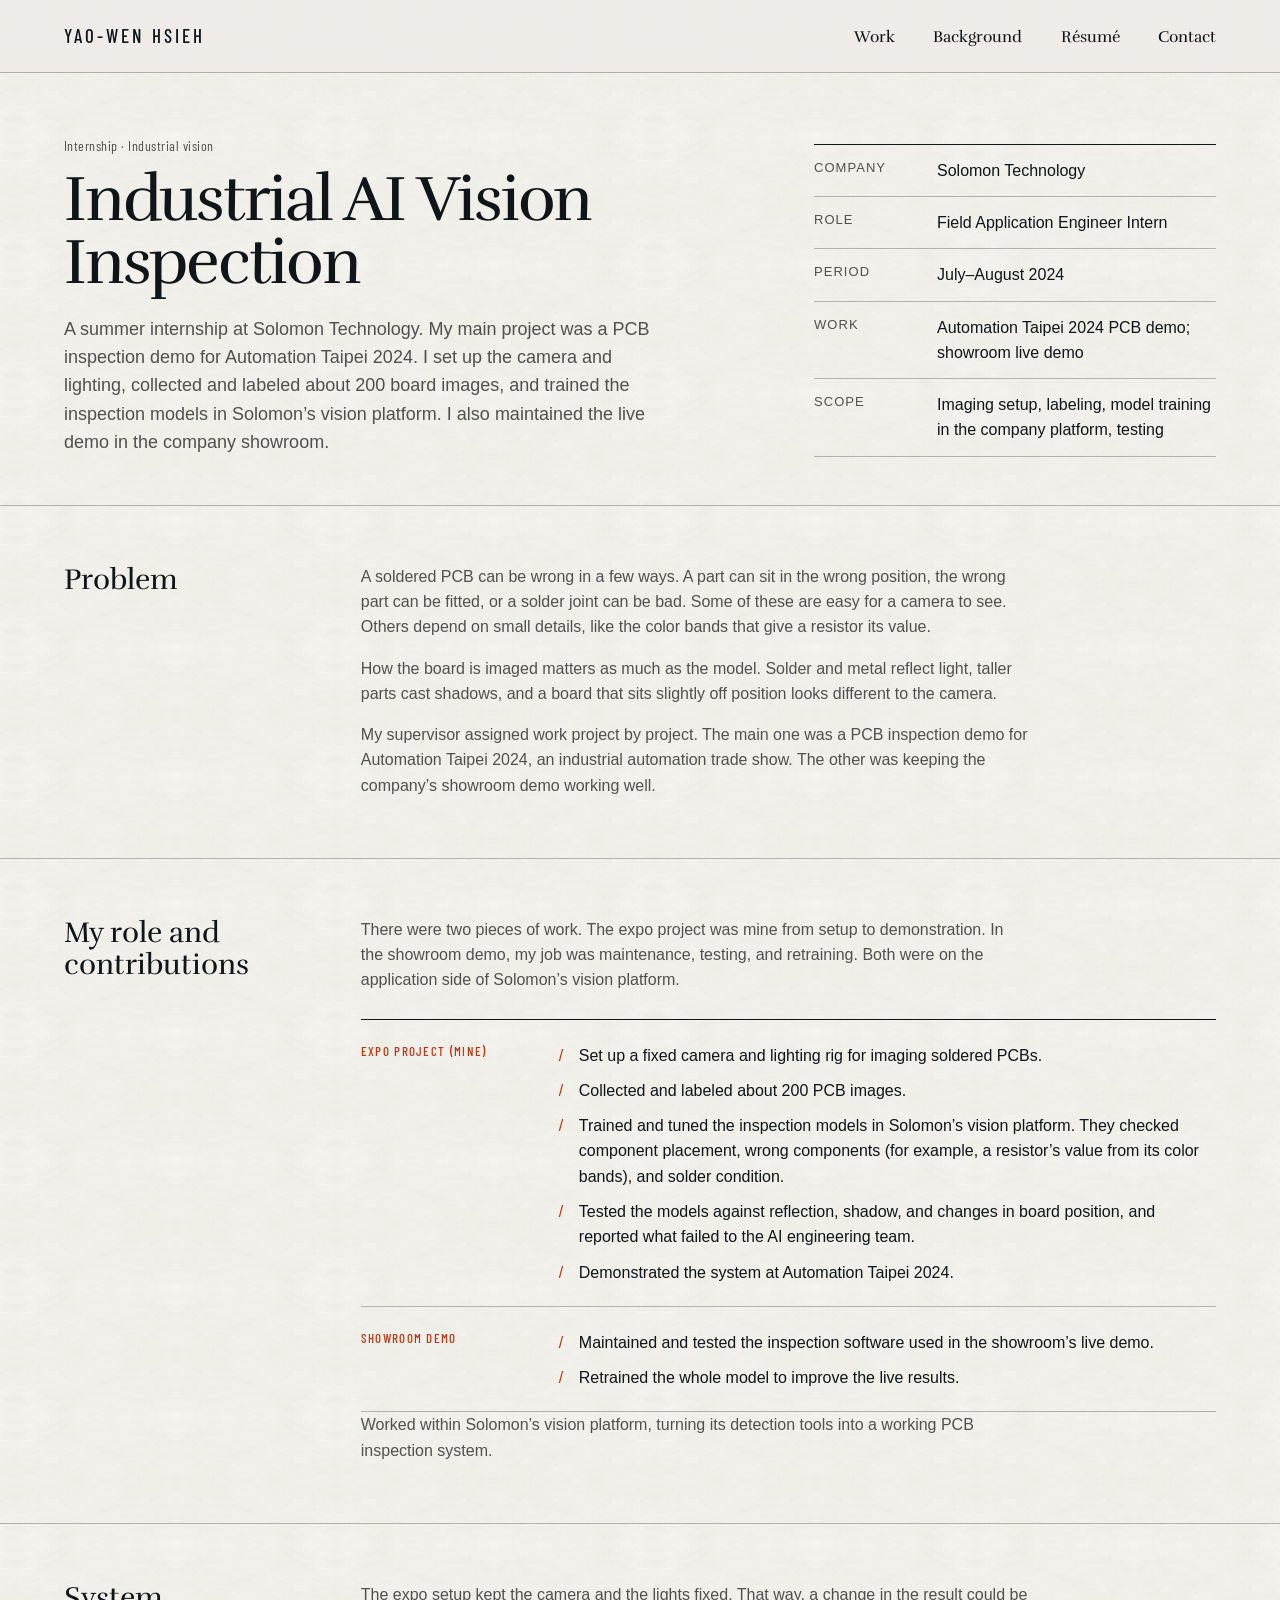
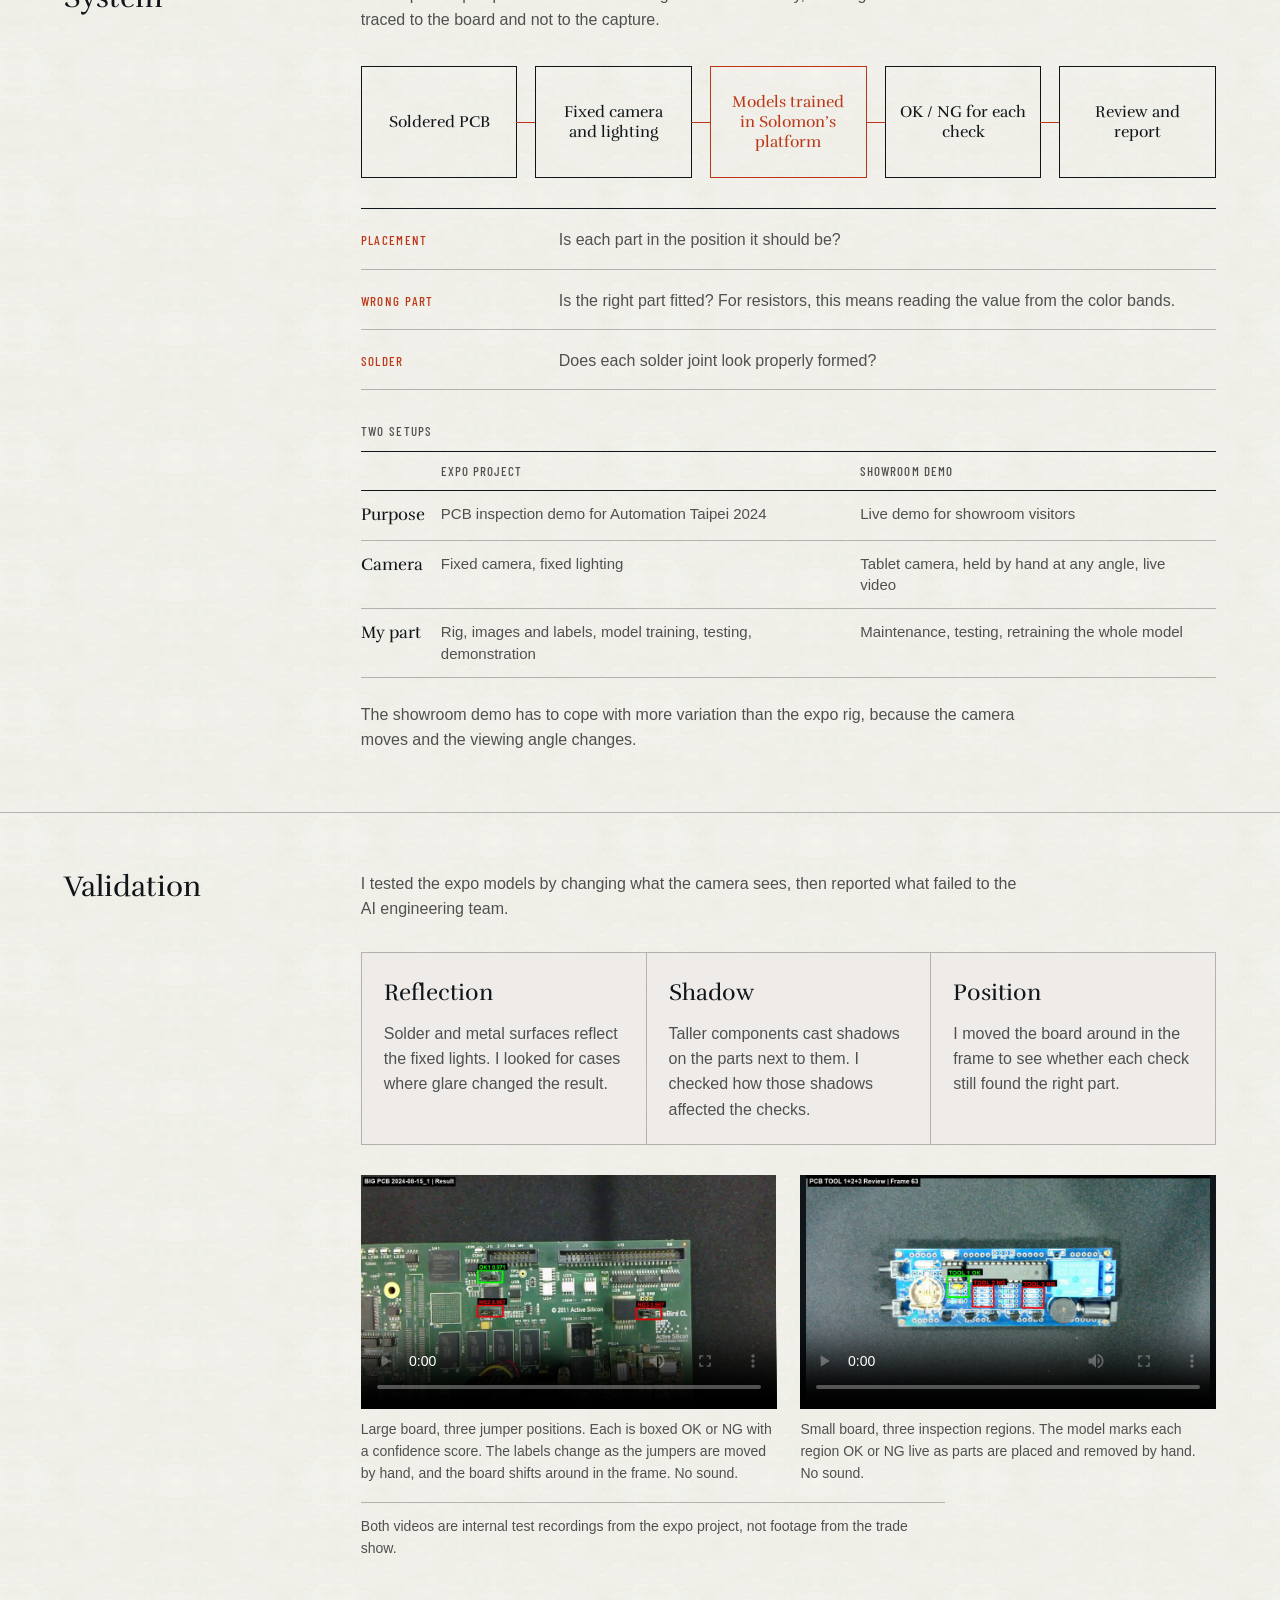
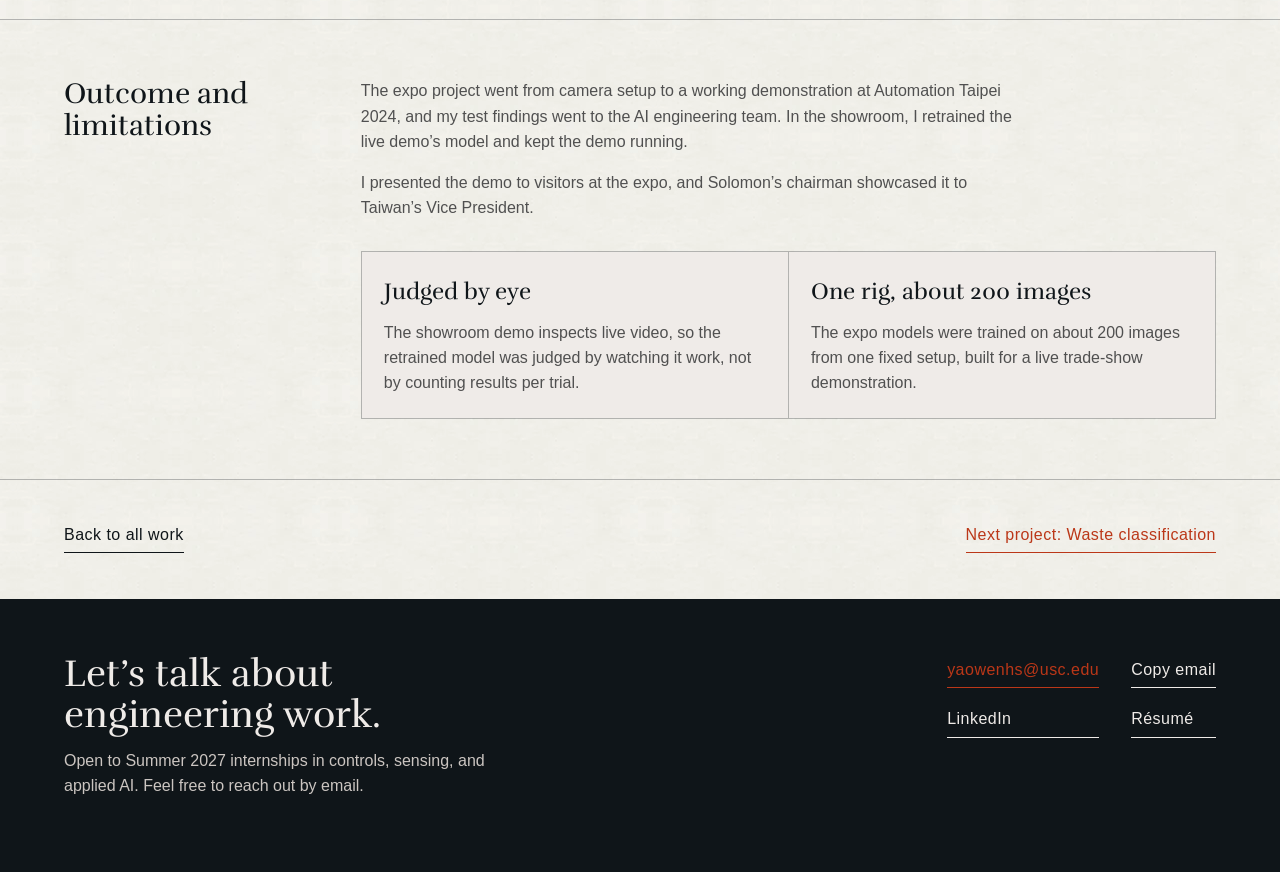
==== projects/industrial-vision-inspection.html @ 4ff39c46 "Initial site" ====
<!doctype html>
<html lang="en"><head><meta charset="utf-8"><meta name="viewport" content="width=device-width, initial-scale=1"><meta name="description" content="Internship at Solomon Technology: a PCB inspection demo for Automation Taipei 2024, with a fixed camera and lighting rig, about 200 labeled images, and inspection models trained in Solomon’s vision platform. Also maintained and retrained the showroom live demo."><title>Industrial AI Vision Inspection — Yao-Wen Hsieh</title><link rel="icon" href="../assets/favicon.svg" type="image/svg+xml"><link rel="icon" href="../assets/favicon-32.png" type="image/png" sizes="32x32"><link rel="apple-touch-icon" href="../assets/apple-touch-icon.png"><link rel="canonical" href="https://yaowenhs.com/projects/industrial-vision-inspection.html"><meta property="og:url" content="https://yaowenhs.com/projects/industrial-vision-inspection.html"><meta property="og:type" content="website"><meta property="og:site_name" content="Yao-Wen Hsieh"><meta property="og:title" content="Industrial AI Vision Inspection — Yao-Wen Hsieh"><meta property="og:description" content="Internship at Solomon Technology: a PCB inspection demo for Automation Taipei 2024, with a fixed camera and lighting rig, about 200 labeled images, and inspection models trained in Solomon’s vision platform. Also maintained and retrained the showroom live demo."><meta property="og:image" content="https://yaowenhs.com/assets/og.png"><meta property="og:image:width" content="1200"><meta property="og:image:height" content="630"><meta name="twitter:card" content="summary_large_image"><meta name="twitter:title" content="Industrial AI Vision Inspection — Yao-Wen Hsieh"><meta name="twitter:description" content="Internship at Solomon Technology: a PCB inspection demo for Automation Taipei 2024, with a fixed camera and lighting rig, about 200 labeled images, and inspection models trained in Solomon’s vision platform. Also maintained and retrained the showroom live demo."><meta name="twitter:image" content="https://yaowenhs.com/assets/og.png"><link rel="stylesheet" href="../styles.css"></head>
<body class="project-page"><a class="skip-link" href="#main-content">Skip to content</a>
<header class="site-header"><div class="site-header__inner"><a class="wordmark" href="../index.html">Yao-Wen Hsieh</a><nav class="site-nav" aria-label="Primary navigation"><a href="../index.html#work">Work</a><a href="../index.html#background">Background</a><a href="../assets/YaoWen_Hsieh_Resume.pdf" target="_blank" rel="noopener">Résumé</a><a href="#contact">Contact</a></nav></div></header>
<main id="main-content">
  <header class="project-header section-shell"><div class="project-header__grid"><div><p class="meta-line">Internship · Industrial vision</p><h1>Industrial AI Vision Inspection</h1><p class="project-lede">A summer internship at Solomon Technology. My main project was a PCB inspection demo for Automation Taipei 2024. I set up the camera and lighting, collected and labeled about 200 board images, and trained the inspection models in Solomon’s vision platform. I also maintained the live demo in the company showroom.</p></div><dl class="project-facts"><div><dt>Company</dt><dd>Solomon Technology</dd></div><div><dt>Role</dt><dd>Field Application Engineer Intern</dd></div><div><dt>Period</dt><dd>July–August 2024</dd></div><div><dt>Work</dt><dd>Automation Taipei 2024 PCB demo; showroom live demo</dd></div><div><dt>Scope</dt><dd>Imaging setup, labeling, model training in the company platform, testing</dd></div></dl></div></header>
  <section class="case-section section-shell"><div class="case-section__label"><h2>Problem</h2></div><div class="case-section__content"><p>A soldered PCB can be wrong in a few ways. A part can sit in the wrong position, the wrong part can be fitted, or a solder joint can be bad. Some of these are easy for a camera to see. Others depend on small details, like the color bands that give a resistor its value.</p><p>How the board is imaged matters as much as the model. Solder and metal reflect light, taller parts cast shadows, and a board that sits slightly off position looks different to the camera.</p><p>My supervisor assigned work project by project. The main one was a PCB inspection demo for Automation Taipei 2024, an industrial automation trade show. The other was keeping the company’s showroom demo working well.</p></div></section>
  <section class="case-section section-shell"><div class="case-section__label"><h2>My role and contributions</h2></div><div class="case-section__content"><p>There were two pieces of work. The expo project was mine from setup to demonstration. In the showroom demo, my job was maintenance, testing, and retraining. Both were on the application side of Solomon’s vision platform.</p><div class="role-groups"><div class="role-group"><h3>Expo project (mine)</h3><ul><li>Set up a fixed camera and lighting rig for imaging soldered PCBs.</li><li>Collected and labeled about 200 PCB images.</li><li>Trained and tuned the inspection models in Solomon’s vision platform. They checked component placement, wrong components (for example, a resistor’s value from its color bands), and solder condition.</li><li>Tested the models against reflection, shadow, and changes in board position, and reported what failed to the AI engineering team.</li><li>Demonstrated the system at Automation Taipei 2024.</li></ul></div><div class="role-group"><h3>Showroom demo</h3><ul><li>Maintained and tested the inspection software used in the showroom’s live demo.</li><li>Retrained the whole model to improve the live results.</li></ul></div></div><p>Worked within Solomon’s vision platform, turning its detection tools into a working PCB inspection system.</p></div></section>
  <section class="case-section section-shell"><div class="case-section__label"><h2>System</h2></div><div class="case-section__content"><p>The expo setup kept the camera and the lights fixed. That way, a change in the result could be traced to the board and not to the capture.</p><div class="system-flow" role="img" aria-label="Expo setup: a soldered PCB is imaged by a fixed camera under fixed lighting, inspected by models trained in Solomon’s vision platform, and each check returns OK or NG for review"><div class="system-flow__node">Soldered PCB</div><div class="system-flow__node">Fixed camera and lighting</div><div class="system-flow__node system-flow__node--accent">Models trained in Solomon’s platform</div><div class="system-flow__node">OK / NG for each check</div><div class="system-flow__node">Review and report</div></div><div class="role-groups role-groups--notes"><div class="role-group"><h3>Placement</h3><p>Is each part in the position it should be?</p></div><div class="role-group"><h3>Wrong part</h3><p>Is the right part fitted? For resistors, this means reading the value from the color bands.</p></div><div class="role-group"><h3>Solder</h3><p>Does each solder joint look properly formed?</p></div></div><div class="table-wrap"><table class="data-table"><caption>Two setups</caption><thead><tr><th scope="col"></th><th scope="col">Expo project</th><th scope="col">Showroom demo</th></tr></thead><tbody><tr><th scope="row">Purpose</th><td>PCB inspection demo for Automation Taipei 2024</td><td>Live demo for showroom visitors</td></tr><tr><th scope="row">Camera</th><td>Fixed camera, fixed lighting</td><td>Tablet camera, held by hand at any angle, live video</td></tr><tr><th scope="row">My part</th><td>Rig, images and labels, model training, testing, demonstration</td><td>Maintenance, testing, retraining the whole model</td></tr></tbody></table></div><p>The showroom demo has to cope with more variation than the expo rig, because the camera moves and the viewing angle changes.</p></div></section>
  <section class="case-section section-shell"><div class="case-section__label"><h2>Validation</h2></div><div class="case-section__content"><p>I tested the expo models by changing what the camera sees, then reported what failed to the AI engineering team.</p><div class="failure-grid"><article><h3>Reflection</h3><p>Solder and metal surfaces reflect the fixed lights. I looked for cases where glare changed the result.</p></article><article><h3>Shadow</h3><p>Taller components cast shadows on the parts next to them. I checked how those shadows affected the checks.</p></article><article><h3>Position</h3><p>I moved the board around in the frame to see whether each check still found the right part.</p></article></div><div class="video-grid"><figure><video controls preload="metadata" playsinline poster="../assets/plates/solomon-expo-poster.jpg" width="960" height="540" aria-label="Test recording: three jumper positions on a large circuit board, each boxed as OK or NG with a confidence score"><source src="../assets/video/solomon-expo-test.mp4" type="video/mp4">Your browser does not support embedded video.</video><figcaption>Large board, three jumper positions. Each is boxed OK or NG with a confidence score. The labels change as the jumpers are moved by hand, and the board shifts around in the frame. No sound.</figcaption></figure><figure><video controls preload="metadata" playsinline poster="../assets/plates/solomon-states-poster.jpg" width="960" height="556" aria-label="Test recording: three inspection regions on a small circuit board, each marked OK or NG as parts are placed and removed by hand"><source src="../assets/video/solomon-states-test.mp4" type="video/mp4">Your browser does not support embedded video.</video><figcaption>Small board, three inspection regions. The model marks each region OK or NG live as parts are placed and removed by hand. No sound.</figcaption></figure></div><p class="note-line">Both videos are internal test recordings from the expo project, not footage from the trade show.</p></div></section>
  <section class="case-section section-shell"><div class="case-section__label"><h2>Outcome and limitations</h2></div><div class="case-section__content"><p>The expo project went from camera setup to a working demonstration at Automation Taipei 2024, and my test findings went to the AI engineering team. In the showroom, I retrained the live demo’s model and kept the demo running.</p><p>I presented the demo to visitors at the expo, and Solomon’s chairman showcased it to Taiwan’s Vice President.</p><div class="failure-grid failure-grid--two"><article><h3>Judged by eye</h3><p>The showroom demo inspects live video, so the retrained model was judged by watching it work, not by counting results per trial.</p></article><article><h3>One rig, about 200 images</h3><p>The expo models were trained on about 200 images from one fixed setup, built for a live trade-show demonstration.</p></article></div></div></section>
  <nav class="project-nav section-shell" aria-label="Project navigation"><a class="text-link" href="../index.html#work">Back to all work</a><a class="text-link text-link--primary" href="waste-classification.html">Next project: Waste classification</a></nav>
</main>
<footer class="site-footer" id="contact"><div class="section-shell site-footer__inner"><div><h2>Let’s talk about engineering work.</h2><p>Open to Summer 2027 internships in controls, sensing, and applied AI. Feel free to reach out by email.</p></div><div class="contact-actions"><a class="text-link text-link--primary" href="mailto:yaowenhs@usc.edu">yaowenhs@usc.edu</a><button class="copy-email" type="button" data-copy-email="yaowenhs@usc.edu">Copy email</button><a class="text-link" href="https://www.linkedin.com/in/yao-wen-hsieh-362135388" target="_blank" rel="noopener">LinkedIn</a><a class="text-link" href="../assets/YaoWen_Hsieh_Resume.pdf" target="_blank" rel="noopener">Résumé</a><p class="copy-status" role="status" aria-live="polite"></p></div></div></footer><script src="../app.js"></script></body></html>
---- styles.css ----
@font-face{font-family:"Rufina";src:url("assets/fonts/rufina-400.ttf") format("truetype");font-weight:400;font-display:swap}
@font-face{font-family:"Rufina";src:url("assets/fonts/rufina-700.ttf") format("truetype");font-weight:700;font-display:swap}
@font-face{font-family:"Barlow Condensed";src:url("assets/fonts/barlow-condensed-400.ttf") format("truetype");font-weight:400;font-display:swap}
@font-face{font-family:"Barlow Condensed";src:url("assets/fonts/barlow-condensed-500.ttf") format("truetype");font-weight:500;font-display:swap}

:root{color-scheme:light;--paper:#efebe8;--paper-deep:#e4ded9;--ink:#0f1519;--oxide:#bb3718;--blue:#315e78;--muted:#505050;--rule:rgba(15,21,25,.28);--display:"Rufina",Georgia,serif;--body:Arial,"Helvetica Neue",sans-serif;--utility:"Barlow Condensed","Arial Narrow",Arial,sans-serif;--max:1480px;--gutter:clamp(32px,5vw,76px)}
*{box-sizing:border-box}
html{scroll-behavior:smooth;scroll-padding-top:92px}
body{margin:0;min-width:1024px;color:var(--ink);background-color:var(--paper);background-image:url("assets/plates/paper-grain.png");font-family:var(--body);font-size:16px;line-height:1.58}
body.project-page{background-position:17px 9px}
::selection{color:var(--paper);background:var(--oxide)}
::-webkit-scrollbar{width:12px;height:12px}::-webkit-scrollbar-track{background:var(--paper-deep)}::-webkit-scrollbar-thumb{background:var(--muted);border:3px solid var(--paper-deep)}
a{color:inherit;text-underline-offset:4px}
button{font:inherit}
a:focus-visible,button:focus-visible,video:focus-visible{outline:2px solid var(--blue);outline-offset:5px}
.skip-link{position:fixed;z-index:100;top:12px;left:12px;padding:8px 12px;color:var(--paper);background:var(--ink);transform:translateY(-160%)}.skip-link:focus{transform:none}
.section-shell,.site-header__inner{width:min(100%,var(--max));margin-inline:auto;padding-inline:var(--gutter)}

.site-header{position:sticky;z-index:20;top:0;background:rgba(239,235,232,.96);border-bottom:1px solid var(--rule)}
.site-header__inner{min-height:72px;display:flex;align-items:center;justify-content:space-between;gap:48px}
.wordmark{font-family:var(--utility);font-size:19px;font-weight:500;letter-spacing:.16em;text-decoration:none;text-transform:uppercase;white-space:nowrap}
.site-nav{display:flex;align-items:center;gap:clamp(24px,3vw,48px)}
.site-nav a{position:relative;padding-block:23px 19px;font-family:var(--display);font-size:16px;text-decoration:none}
.site-nav a::after{position:absolute;right:0;bottom:15px;left:0;height:2px;content:"";background:var(--oxide);transform:scaleX(0);transform-origin:left;transition:transform 180ms cubic-bezier(.16,1,.3,1)}
.site-nav a:hover::after,.site-nav a[aria-current="page"]::after{transform:scaleX(1)}

/* Dense homepage dossier */
.intro{display:grid;grid-template-columns:minmax(0,1.15fr) minmax(360px,.85fr);gap:36px 80px;padding-top:68px;padding-bottom:48px}
.intro h1{margin-bottom:22px;font-family:var(--display);font-size:clamp(58px,5.8vw,86px);font-weight:400;line-height:.94;letter-spacing:-.035em}
.intro__position{max-width:29ch;margin:0;font-family:var(--display);font-size:clamp(25px,2.25vw,34px);line-height:1.2;letter-spacing:-.022em}
.intro__summary{align-self:end;padding-bottom:4px}.intro__summary>p{max-width:60ch;margin-bottom:24px;color:var(--muted)}
.intro__actions{display:flex;gap:32px;align-items:center}
.fact-rail{grid-column:1/-1;display:grid;grid-template-columns:repeat(4,1fr);margin:8px 0 0;border-top:1px solid var(--ink);border-bottom:1px solid var(--rule)}
.fact-rail div{min-width:0;padding:15px 18px 16px 0}.fact-rail div+div{padding-left:18px;border-left:1px solid var(--rule)}
.fact-rail dt,.project-type,.background-label,.project-details dt{font-family:var(--utility);font-size:13px;font-weight:500;letter-spacing:.1em;text-transform:uppercase}
.fact-rail dt{margin-bottom:4px;color:var(--muted)}.fact-rail dd{margin:0 0 2px;font-family:var(--display);font-size:18px}.fact-rail span{display:block;overflow:hidden;color:var(--muted);font-family:var(--utility);font-size:14px;text-overflow:ellipsis;white-space:nowrap}
.project-index,.background{padding-top:68px;padding-bottom:72px;border-top:1px solid var(--rule)}
.dense-heading{display:grid;grid-template-columns:minmax(340px,.9fr) 1fr;gap:64px;align-items:end;margin-bottom:32px}
.dense-heading h2{margin:0;font-family:var(--display);font-size:clamp(34px,3.3vw,48px);font-weight:400;line-height:1.04;letter-spacing:-.025em}.dense-heading p{max-width:55ch;margin:0;color:var(--muted)}
.project-table{border-top:1px solid var(--ink)}
.project-row{display:grid;grid-template-columns:190px minmax(0,1fr) 190px;gap:32px;padding:34px 0 36px;border-bottom:1px solid var(--rule)}
.project-row--featured{border-top:3px solid var(--oxide)}
.project-row__context p,.project-row__outcome p{margin-bottom:8px}.project-type{color:var(--oxide)}.project-status{color:var(--muted);font-family:var(--utility);font-size:14px}
.project-row h3{margin-bottom:10px;font-family:var(--display);font-size:clamp(25px,2.15vw,33px);font-weight:400;line-height:1.1;letter-spacing:-.022em}
.project-title-link{text-decoration-color:transparent;text-decoration-thickness:1px;text-underline-offset:6px;transition:color 180ms cubic-bezier(.16,1,.3,1),text-decoration-color 180ms cubic-bezier(.16,1,.3,1)}
.project-title-link:hover{color:var(--oxide);text-decoration-color:currentColor}
.project-problem{max-width:70ch;margin-bottom:18px;color:var(--muted)}
.project-details{display:grid;gap:8px;margin:0}.project-details div{display:grid;grid-template-columns:88px minmax(0,1fr);gap:16px}.project-details dt{color:var(--muted)}.project-details dd{margin:0;font-size:14px;line-height:1.5}.project-details strong{font-weight:700;color:var(--ink)}
.project-row__outcome{font-family:var(--utility);font-size:15px}.project-row__outcome .text-link{margin-top:18px;font-family:var(--body);font-size:14px}
.background-grid{display:grid;grid-template-columns:1.12fr .88fr;gap:72px;border-top:1px solid var(--ink)}
.background-block,.education-stack{padding-top:22px}.background-label{margin-bottom:22px;color:var(--oxide)}
.background-title{display:grid;grid-template-columns:minmax(0,1fr) auto;gap:24px}.background-title h3,.education-stack h3{margin-bottom:5px;font-family:var(--display);font-size:23px;font-weight:400;line-height:1.2}.background-title p,.education-stack p{margin-bottom:0;color:var(--muted)}.background-title time{font-family:var(--utility);font-variant-numeric:tabular-nums;white-space:nowrap}
.responsibility-list{margin:22px 0 22px;padding:0;list-style:none}.responsibility-list li{padding:7px 0 7px 20px;border-top:1px solid var(--rule)}.responsibility-list li::before{display:inline-block;width:20px;margin-left:-20px;color:var(--oxide);content:"/"}
.education-stack article{display:grid;grid-template-columns:minmax(0,1fr) auto;gap:24px;padding:18px 0;border-top:1px solid var(--rule)}.education-stack .meta-line{margin:3px 0 0;white-space:nowrap}

.hero{min-height:780px;display:grid;grid-template-columns:minmax(360px,.78fr) minmax(540px,1.22fr);gap:clamp(48px,6vw,100px);align-items:start;padding-top:clamp(72px,8vw,120px);padding-bottom:96px}
.hero__identity{position:sticky;top:142px}
h1,h2,h3,p{margin-top:0}
.hero h1{margin-bottom:36px;font-family:var(--display);font-size:clamp(72px,7vw,104px);font-weight:400;line-height:.9;letter-spacing:-.035em}
.hero__position{max-width:18ch;margin-bottom:24px;font-family:var(--display);font-size:clamp(26px,2.35vw,36px);line-height:1.22;letter-spacing:-.022em}
.hero__evidence{max-width:46ch;margin:0;color:var(--muted);font-size:18px;line-height:1.55}
.featured-project{border-top:2px solid var(--oxide)}
.sensor-diagram{min-height:330px;display:grid;grid-template-columns:1fr 58px .9fr .8fr;align-items:center;gap:16px;padding:38px 0;border-bottom:1px solid var(--rule)}
.sensor-diagram__inputs{display:grid;gap:12px}
.diagram-node{position:relative;padding:14px 16px;border:1px solid var(--ink);background:rgba(239,235,232,.74)}
.diagram-node strong,.diagram-node span{display:block}.diagram-node strong{font-family:var(--display);font-size:17px;font-weight:400}.diagram-node span{margin-top:3px;color:var(--muted);font-size:13px;letter-spacing:.07em;text-transform:uppercase}
.sensor-diagram__inputs .diagram-node::after,.diagram-node--process::after{position:absolute;top:50%;left:100%;width:17px;height:1px;content:"";background:var(--blue)}
.sensor-diagram__rail{height:72%;border-top:1px solid var(--blue);border-right:1px solid var(--blue);border-bottom:1px solid var(--blue)}
.diagram-node--process{border-color:var(--blue)}.diagram-node--result{border-color:var(--oxide);color:var(--oxide)}
.featured-project__copy{padding-top:32px}
.featured-project h2{max-width:13ch;margin-bottom:20px;font-family:var(--display);font-size:clamp(38px,3.7vw,58px);font-weight:400;line-height:1.03;letter-spacing:-.03em}
.featured-project__copy>p:not(.meta-line){max-width:58ch;color:var(--muted)}
.meta-line{margin-bottom:12px;color:var(--muted);font-family:var(--utility);font-size:14px;letter-spacing:.035em}
.evidence-strip{display:grid;grid-template-columns:repeat(3,1fr);margin:28px 0 32px;border-top:1px solid var(--rule);border-bottom:1px solid var(--rule)}
.evidence-strip div{padding:16px 14px 17px 0}.evidence-strip div+div{padding-left:14px;border-left:1px solid var(--rule)}
.evidence-strip dt{color:var(--muted);font-size:13px;letter-spacing:.1em;text-transform:uppercase}.evidence-strip dd{margin:2px 0 0;font-family:var(--display);font-size:22px;font-variant-numeric:tabular-nums}
.text-link,.copy-email{display:inline-block;padding:0 0 5px;border:0;border-bottom:1px solid currentColor;background:transparent;cursor:pointer;font-weight:500;letter-spacing:.03em;text-decoration:none}
.text-link:hover,.copy-email:hover{color:var(--oxide)}.text-link--primary{color:var(--oxide)}

.selected-work,.experience,.education{padding-top:112px;padding-bottom:112px;border-top:1px solid var(--rule)}
.section-heading{display:grid;grid-template-columns:minmax(260px,.72fr) 1fr;gap:64px;margin-bottom:62px;align-items:end}
.section-heading h2{margin:0;font-family:var(--display);font-size:clamp(38px,4vw,60px);font-weight:400;line-height:1}.section-heading p{max-width:48ch;margin:0;color:var(--muted)}
.work-list{border-top:1px solid var(--ink)}
.work-entry{display:grid;grid-template-columns:180px minmax(0,1fr) 120px;gap:clamp(28px,4vw,64px);align-items:start;padding:42px 0;border-bottom:1px solid var(--rule)}
.work-entry__index{color:var(--oxide);font-size:14px;font-weight:500;letter-spacing:.1em;text-transform:uppercase}
.work-entry h3,.experience-entry h3,.education-list h3{margin-bottom:10px;font-family:var(--display);font-size:clamp(27px,2.5vw,38px);font-weight:400;line-height:1.12;letter-spacing:-.022em}
.work-entry__summary{display:-webkit-box;max-width:60ch;overflow:hidden;color:var(--muted);-webkit-box-orient:vertical;-webkit-line-clamp:2}
.clamp-line{overflow:hidden;text-overflow:ellipsis;white-space:nowrap}
.tech-list{display:flex;flex-wrap:wrap;gap:8px 20px;margin:16px 0 0;padding:0;list-style:none}.tech-list li{font-family:var(--utility);font-size:14px;letter-spacing:.035em}.tech-list li::before{margin-right:8px;color:var(--oxide);content:"/"}
.work-entry>.text-link{justify-self:end;white-space:nowrap}
.experience-entry{display:grid;grid-template-columns:1fr 180px;gap:24px 64px;padding:34px 0;border-top:1px solid var(--ink);border-bottom:1px solid var(--rule)}
.experience-entry p{margin-bottom:0}.experience-entry__date{text-align:right;font-variant-numeric:tabular-nums}.experience-entry__detail{max-width:72ch;color:var(--muted)}.experience-entry .text-link{justify-self:end;align-self:end}
.education-list{display:grid;grid-template-columns:1fr 1fr;gap:72px;border-top:1px solid var(--ink)}.education-list article{padding-top:32px}.education-list p{margin-bottom:8px}.education-list .meta-line{margin-top:18px}

.site-footer{color:var(--paper);background:var(--ink)}
.site-footer__inner{display:grid;grid-template-columns:1fr 1fr;gap:80px;padding-top:54px;padding-bottom:58px}
.site-footer h2{max-width:16ch;margin-bottom:12px;font-family:var(--display);font-size:clamp(32px,3vw,44px);font-weight:400;line-height:1.08}.site-footer p{max-width:52ch;color:#cbc5c1}.contact-actions{display:grid;grid-template-columns:max-content max-content;align-content:start;justify-content:end;gap:18px 32px;padding-top:4px}.contact-actions .copy-status{grid-column:1/-1;min-height:1.5em;margin:0;color:#cbc5c1;text-align:right}
.site-footer .copy-email{color:var(--paper)}

/* Shared case-study pages */
.project-header{padding-top:62px;padding-bottom:48px;border-bottom:1px solid var(--rule)}
.project-header__grid{display:grid;grid-template-columns:minmax(0,1.25fr) minmax(320px,.75fr);gap:80px;align-items:end}
.project-header h1{max-width:15ch;margin-bottom:20px;font-family:var(--display);font-size:clamp(48px,5vw,72px);font-weight:400;line-height:.98;letter-spacing:-.035em}
.project-lede{max-width:60ch;margin-bottom:0;color:var(--muted);font-size:18px}
.project-facts{margin:0;border-top:1px solid var(--ink)}.project-facts div{display:grid;grid-template-columns:105px 1fr;gap:18px;padding:13px 0;border-bottom:1px solid var(--rule)}.project-facts dt{color:var(--muted);font-size:13px;letter-spacing:.08em;text-transform:uppercase}.project-facts dd{margin:0}
.case-section{display:grid;grid-template-columns:220px minmax(0,1fr);gap:clamp(48px,6vw,96px);justify-content:start;padding-top:58px;padding-bottom:60px;border-bottom:1px solid var(--rule)}
.case-section__label h2{margin:0;font-family:var(--display);font-size:29px;font-weight:400;line-height:1.1}.case-section__content{min-width:0}.case-section__content>p{max-width:75ch;color:var(--muted)}.case-section__content>p:last-child{margin-bottom:0}
.contribution-list{display:grid;grid-template-columns:1fr 1fr;gap:1px;margin:22px 0 0;padding:1px;background:var(--rule);list-style:none}.contribution-list li{padding:16px 18px;background:var(--paper)}
.system-flow{display:grid;grid-template-columns:repeat(5,1fr);gap:18px;margin-top:34px}.system-flow__node{position:relative;display:grid;place-content:center;min-height:112px;padding:14px;border:1px solid var(--ink);font-family:var(--display);font-size:16px;line-height:1.25;text-align:center}.system-flow__node:not(:last-child)::after{position:absolute;top:50%;left:100%;width:19px;height:1px;content:"";background:var(--oxide)}.system-flow__node--accent{border-color:var(--oxide);color:var(--oxide)}
.formula-block{margin:30px 0;padding:28px;border-top:1px solid var(--ink);border-bottom:1px solid var(--ink);font-family:var(--display);font-size:clamp(21px,2.2vw,30px);line-height:1.6;text-align:center}.formula-block span{display:block;color:var(--muted);font-family:var(--body);font-size:13px;letter-spacing:.08em;text-transform:uppercase}
.result-grid{display:grid;grid-template-columns:repeat(3,1fr);gap:1px;margin-top:30px;padding:1px;background:var(--rule)}.result-grid article{padding:24px;background:var(--paper)}.result-grid strong{display:block;margin-bottom:7px;font-family:var(--display);font-size:28px;font-weight:400;font-variant-numeric:tabular-nums}.result-grid span{color:var(--muted)}
.figure-panel{margin:32px 0 0}.figure-panel img{display:block;width:100%;height:auto;border:1px solid var(--rule)}.figure-panel figcaption{margin-top:10px;color:var(--muted);font-size:14px}
.figure-pair{display:grid;grid-template-columns:1.35fr .65fr;gap:24px;align-items:start}.figure-pair .figure-panel:last-child img{aspect-ratio:690/1300;object-fit:cover}
.failure-grid{display:grid;grid-template-columns:repeat(3,1fr);gap:1px;margin-top:30px;padding:1px;background:var(--rule)}.failure-grid--two{grid-template-columns:repeat(2,1fr)}
.failure-grid article{padding:22px;background:var(--paper)}.failure-grid h3{margin-bottom:10px;font-family:var(--display);font-size:23px;font-weight:400}.failure-grid p{margin:0;color:var(--muted);font-size:16px}
.video-grid{display:grid;grid-template-columns:1fr 1fr;gap:24px;margin-top:30px}.video-grid figure{margin:0}.video-grid video{display:block;width:100%;height:auto;aspect-ratio:16/9;color:var(--paper);background:var(--ink);object-fit:contain}.video-grid figcaption{margin-top:9px;color:var(--muted);font-size:14px}
.role-groups{margin-top:26px;border-top:1px solid var(--ink)}
.role-group{display:grid;grid-template-columns:170px minmax(0,1fr);gap:28px;padding:18px 0 16px;border-bottom:1px solid var(--rule)}
.role-group h3{margin:3px 0 0;color:var(--oxide);font-family:var(--utility);font-size:13px;font-weight:500;letter-spacing:.1em;text-transform:uppercase}.role-group--team h3{color:var(--muted)}
.role-group ul{max-width:72ch;margin:0;padding:0;list-style:none}.role-group li{padding:5px 0 5px 20px}.role-group li::before{display:inline-block;width:20px;margin-left:-20px;color:var(--oxide);content:"/"}.role-group--team li{color:var(--muted)}.role-group--team li::before{color:var(--muted)}
.table-wrap{margin-top:32px;margin-bottom:24px;overflow-x:auto}
.figure-panel--diagram{max-width:760px}
.data-table{width:100%;border-collapse:collapse;font-size:15px;line-height:1.45}
.data-table caption{margin-bottom:10px;color:var(--muted);font-family:var(--utility);font-size:13px;font-weight:500;letter-spacing:.1em;text-align:left;text-transform:uppercase}
.data-table thead th{padding:10px 16px 9px 0;border-top:1px solid var(--ink);border-bottom:1px solid var(--ink);color:var(--muted);font-family:var(--utility);font-size:13px;font-weight:500;letter-spacing:.08em;text-align:left;text-transform:uppercase}
.data-table tbody th,.data-table tbody td,.data-table tfoot th,.data-table tfoot td{padding:12px 16px 12px 0;border-bottom:1px solid var(--rule);text-align:left;vertical-align:top}
.data-table tbody th,.data-table tfoot th{font-family:var(--display);font-size:17px;font-weight:400;white-space:nowrap}
.data-table td{color:var(--muted)}
.data-table--results td{color:var(--ink);font-variant-numeric:tabular-nums;white-space:nowrap}.data-table--results td:last-child{color:var(--muted)}
.data-table--results .is-regression td:last-child{color:var(--oxide)}
.data-table tfoot th,.data-table tfoot td{border-top:1px solid var(--ink);border-bottom:1px solid var(--ink);font-weight:700}.data-table tfoot th{font-weight:400}
.figure-split{display:grid;grid-template-columns:minmax(0,1.1fr) minmax(0,.9fr);gap:36px;align-items:start;margin-top:8px}
.figure-split__text{padding-top:32px}.figure-split__text h3{margin-bottom:12px;font-family:var(--display);font-size:22px;font-weight:400}.figure-split__text p{color:var(--muted);font-size:15px}.figure-split__text p:last-child{margin-bottom:0}
.note-line{margin-top:18px;padding-top:12px;border-top:1px solid var(--rule);font-size:14px}
.limitation{margin-top:30px;padding:24px;border:1px solid var(--oxide)}.limitation h3{margin-bottom:9px;font-family:var(--display);font-size:22px;font-weight:400}.limitation p{margin:0;color:var(--muted)}
.project-nav{display:flex;align-items:center;justify-content:space-between;padding-top:42px;padding-bottom:46px}

@media(max-width:1180px){:root{--gutter:34px}.intro{grid-template-columns:minmax(0,1fr) 390px;gap:32px 48px}.fact-rail dd{font-size:16px}.project-row{grid-template-columns:160px minmax(0,1fr) 165px;gap:24px}.project-details div{grid-template-columns:78px minmax(0,1fr)}.background-grid{gap:46px}.hero{grid-template-columns:minmax(330px,.78fr) minmax(500px,1.22fr);gap:48px}.hero h1{font-size:78px}.featured-project h2{font-size:44px}.work-entry{grid-template-columns:150px minmax(0,1fr) 110px;gap:30px}.project-header__grid{gap:48px}.case-section{grid-template-columns:190px minmax(0,1fr);gap:46px}.role-group{grid-template-columns:140px minmax(0,1fr);gap:20px}.figure-split{gap:24px}.system-flow{gap:10px}.system-flow__node:not(:last-child)::after{width:11px}}
@media(prefers-reduced-motion:reduce){html{scroll-behavior:auto}*,*::before,*::after{transition-duration:.01ms!important;animation-duration:.01ms!important}}
.role-groups--notes{margin-top:30px}.formula-block+.role-groups--notes{margin-top:-30px;border-top:0}.case-section__content>.figure-panel+p{margin-top:28px}.role-groups--notes p{max-width:72ch;margin:0;color:var(--muted)}

.paper-link{margin-top:1.25rem;display:flex;align-items:baseline;gap:1rem;flex-wrap:wrap}
.paper-link .meta-line{margin:0}
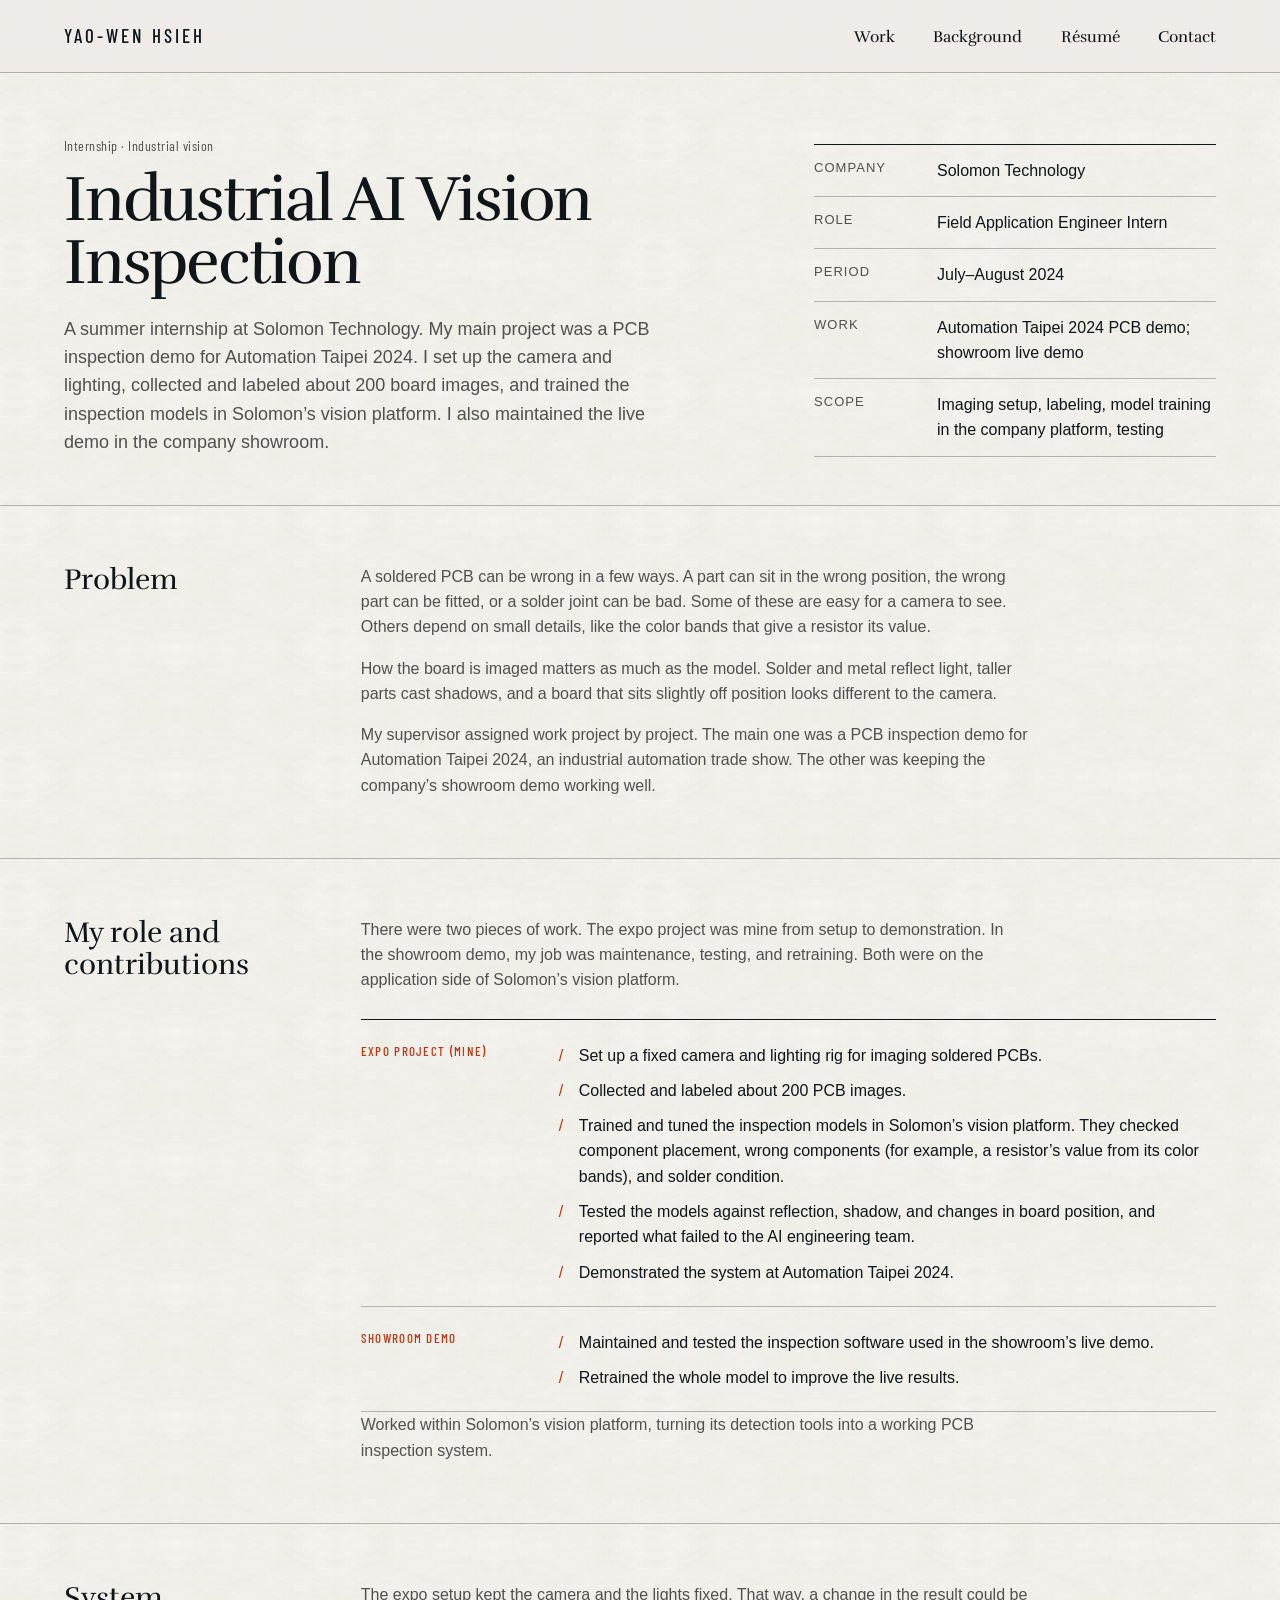
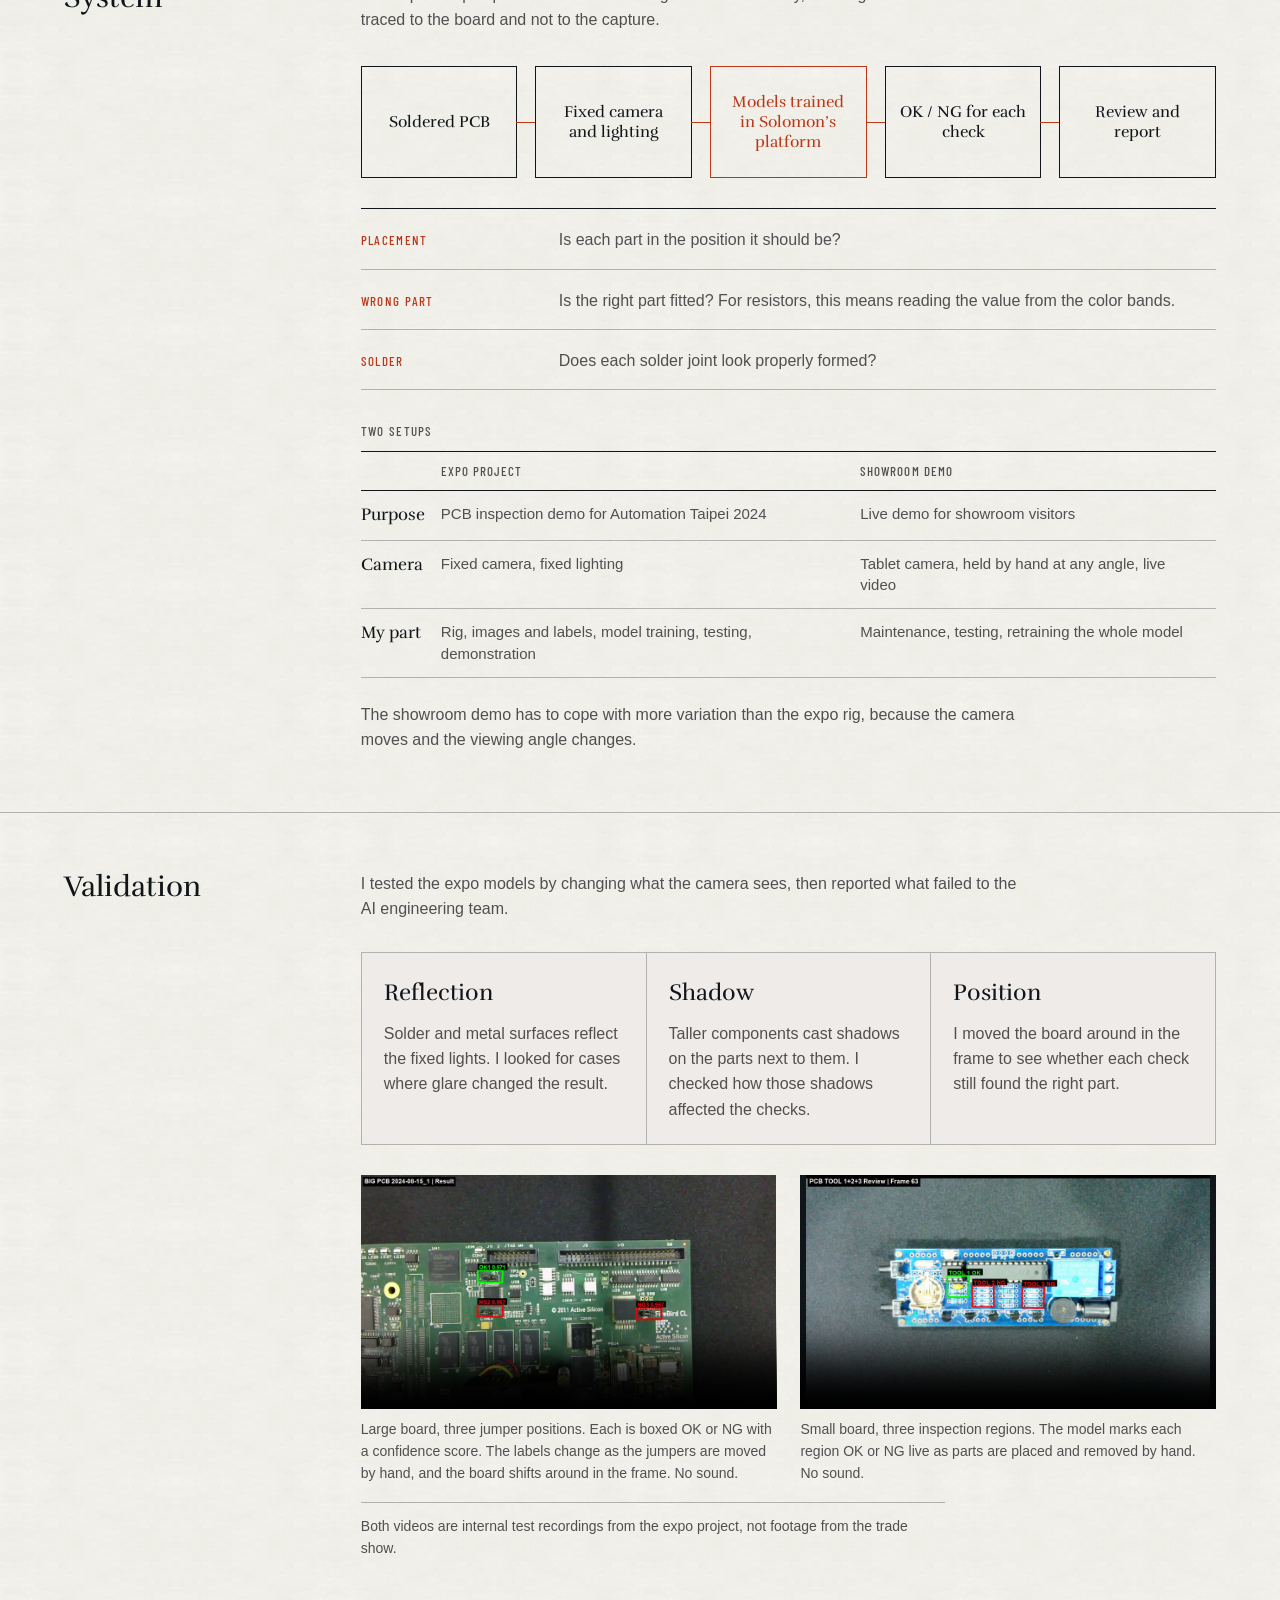
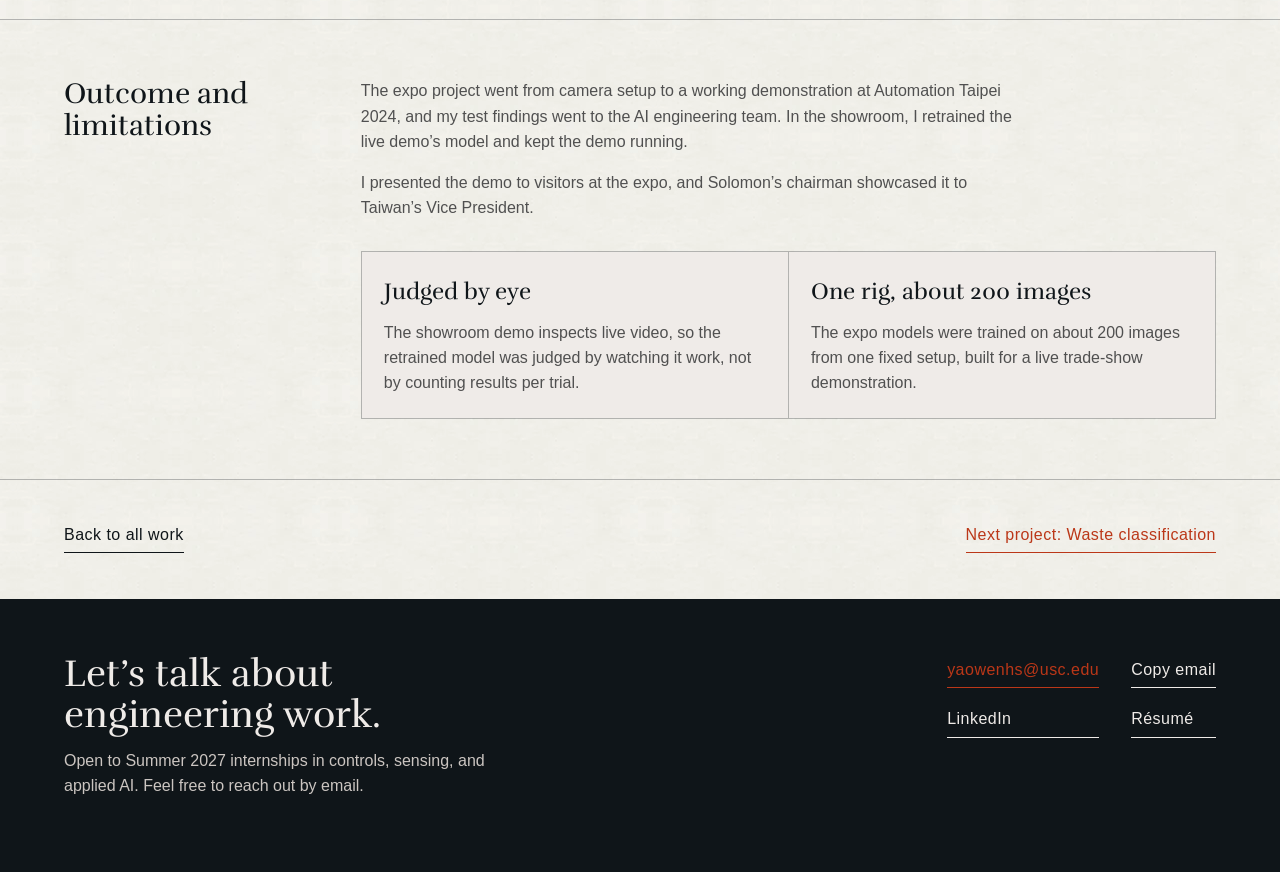
==== commit 097f2c1c: "Update LinkedIn link" ====
--- a/projects/industrial-vision-inspection.html
+++ b/projects/industrial-vision-inspection.html
@@ -11,4 +11,4 @@
   <section class="case-section section-shell"><div class="case-section__label"><h2>Outcome and limitations</h2></div><div class="case-section__content"><p>The expo project went from camera setup to a working demonstration at Automation Taipei 2024, and my test findings went to the AI engineering team. In the showroom, I retrained the live demo’s model and kept the demo running.</p><p>I presented the demo to visitors at the expo, and Solomon’s chairman showcased it to Taiwan’s Vice President.</p><div class="failure-grid failure-grid--two"><article><h3>Judged by eye</h3><p>The showroom demo inspects live video, so the retrained model was judged by watching it work, not by counting results per trial.</p></article><article><h3>One rig, about 200 images</h3><p>The expo models were trained on about 200 images from one fixed setup, built for a live trade-show demonstration.</p></article></div></div></section>
   <nav class="project-nav section-shell" aria-label="Project navigation"><a class="text-link" href="../index.html#work">Back to all work</a><a class="text-link text-link--primary" href="waste-classification.html">Next project: Waste classification</a></nav>
 </main>
-<footer class="site-footer" id="contact"><div class="section-shell site-footer__inner"><div><h2>Let’s talk about engineering work.</h2><p>Open to Summer 2027 internships in controls, sensing, and applied AI. Feel free to reach out by email.</p></div><div class="contact-actions"><a class="text-link text-link--primary" href="mailto:yaowenhs@usc.edu">yaowenhs@usc.edu</a><button class="copy-email" type="button" data-copy-email="yaowenhs@usc.edu">Copy email</button><a class="text-link" href="https://www.linkedin.com/in/yao-wen-hsieh-362135388" target="_blank" rel="noopener">LinkedIn</a><a class="text-link" href="../assets/YaoWen_Hsieh_Resume.pdf" target="_blank" rel="noopener">Résumé</a><p class="copy-status" role="status" aria-live="polite"></p></div></div></footer><script src="../app.js"></script></body></html>
+<footer class="site-footer" id="contact"><div class="section-shell site-footer__inner"><div><h2>Let’s talk about engineering work.</h2><p>Open to Summer 2027 internships in controls, sensing, and applied AI. Feel free to reach out by email.</p></div><div class="contact-actions"><a class="text-link text-link--primary" href="mailto:yaowenhs@usc.edu">yaowenhs@usc.edu</a><button class="copy-email" type="button" data-copy-email="yaowenhs@usc.edu">Copy email</button><a class="text-link" href="https://www.linkedin.com/in/yaowenhs" target="_blank" rel="noopener">LinkedIn</a><a class="text-link" href="../assets/YaoWen_Hsieh_Resume.pdf" target="_blank" rel="noopener">Résumé</a><p class="copy-status" role="status" aria-live="polite"></p></div></div></footer><script src="../app.js"></script></body></html>
--- a/styles.css
+++ b/styles.css
@@ -6,7 +6,7 @@
 :root{color-scheme:light;--paper:#efebe8;--paper-deep:#e4ded9;--ink:#0f1519;--oxide:#bb3718;--blue:#315e78;--muted:#505050;--rule:rgba(15,21,25,.28);--display:"Rufina",Georgia,serif;--body:Arial,"Helvetica Neue",sans-serif;--utility:"Barlow Condensed","Arial Narrow",Arial,sans-serif;--max:1480px;--gutter:clamp(32px,5vw,76px)}
 *{box-sizing:border-box}
 html{scroll-behavior:smooth;scroll-padding-top:92px}
-body{margin:0;min-width:1024px;color:var(--ink);background-color:var(--paper);background-image:url("assets/plates/paper-grain.png");font-family:var(--body);font-size:16px;line-height:1.58}
+body{margin:0;color:var(--ink);background-color:var(--paper);background-image:url("assets/plates/paper-grain.png");font-family:var(--body);font-size:16px;line-height:1.58}
 body.project-page{background-position:17px 9px}
 ::selection{color:var(--paper);background:var(--oxide)}
 ::-webkit-scrollbar{width:12px;height:12px}::-webkit-scrollbar-track{background:var(--paper-deep)}::-webkit-scrollbar-thumb{background:var(--muted);border:3px solid var(--paper-deep)}
@@ -141,3 +141,32 @@
 
 .paper-link{margin-top:1.25rem;display:flex;align-items:baseline;gap:1rem;flex-wrap:wrap}
 .paper-link .meta-line{margin:0}
+
+/* Phone layout (desktop >=1024px unchanged) */
+@media(max-width:1023px){
+:root{--gutter:20px}
+html{scroll-padding-top:120px}
+.site-header__inner{flex-wrap:wrap;gap:0 24px;min-height:0;padding-top:10px}
+.wordmark{display:flex;align-items:center;min-height:44px}
+.site-nav{flex-wrap:wrap;gap:0 22px;width:100%}
+.site-nav a{display:flex;align-items:center;min-height:44px;padding-block:0}.site-nav a::after{bottom:6px}
+.intro,.dense-heading,.background-grid,.project-header__grid,.case-section,.site-footer__inner,.figure-split,.figure-pair,.education-list,.section-heading,.hero,.experience-entry{grid-template-columns:minmax(0,1fr);gap:24px}
+.intro{padding-top:40px}.intro h1{font-size:clamp(44px,12vw,58px)}.intro__actions{flex-wrap:wrap;gap:4px 28px}
+.fact-rail,.evidence-strip{grid-template-columns:minmax(0,1fr)}.fact-rail div,.fact-rail div+div,.evidence-strip div,.evidence-strip div+div{padding:12px 0;border-left:0;border-top:1px solid var(--rule)}.fact-rail div:first-child{border-top:0}.fact-rail span{white-space:normal}
+.project-index,.background{padding-top:44px;padding-bottom:48px}
+.project-row{grid-template-columns:minmax(0,1fr);gap:14px;padding:26px 0}
+.project-details div,.project-facts div,.role-group{grid-template-columns:minmax(0,1fr);gap:4px}
+.background-grid{gap:8px}.background-title,.education-stack article{grid-template-columns:minmax(0,1fr);gap:4px}.education-stack .meta-line{white-space:normal}
+.project-header{padding-top:36px;padding-bottom:32px}.project-header h1{font-size:clamp(38px,10vw,52px)}
+.case-section{padding-top:36px;padding-bottom:40px}
+.contribution-list,.result-grid,.failure-grid,.failure-grid--two,.video-grid{grid-template-columns:minmax(0,1fr)}
+.system-flow{grid-template-columns:minmax(0,1fr);gap:14px}.system-flow__node{min-height:56px}.system-flow__node:not(:last-child)::after{top:100%;left:50%;width:1px;height:15px}
+.formula-block{padding:20px 0;overflow-x:auto}
+.figure-split__text{padding-top:0}.figure-pair .figure-panel:last-child img{aspect-ratio:auto}
+.site-footer__inner{padding-top:40px;padding-bottom:44px}.contact-actions{grid-template-columns:max-content max-content;justify-content:start;gap:4px 28px}.contact-actions>a,.contact-actions>button{justify-self:start;max-width:100%}.contact-actions .copy-status{text-align:left}
+.text-link,.copy-email{display:inline-flex;align-items:flex-end;min-height:44px}
+.project-nav{flex-direction:column;align-items:flex-start;gap:8px}
+img,video{max-width:100%;height:auto}
+.hero__identity{position:static}
+.project-details dd,.figure-split__text p,.case-section__content>p,.project-row__outcome{font-size:16px}
+}
